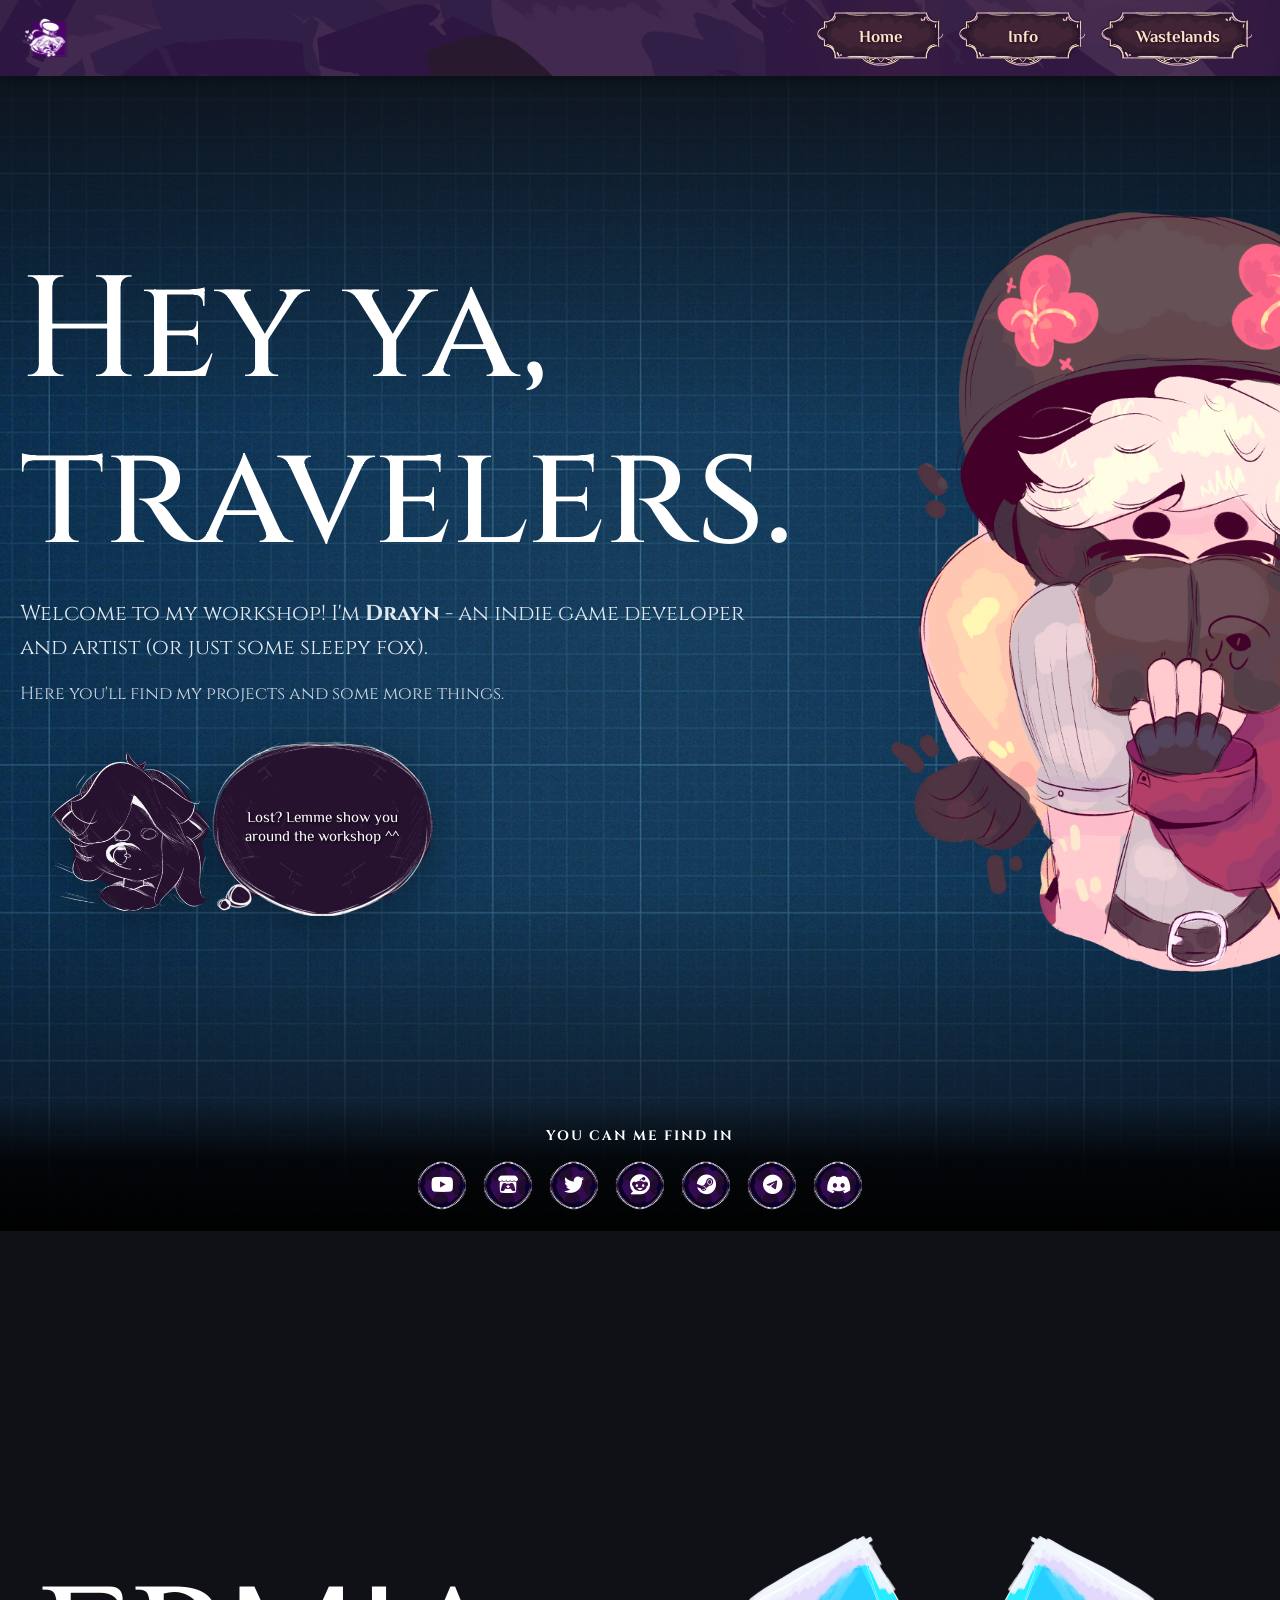
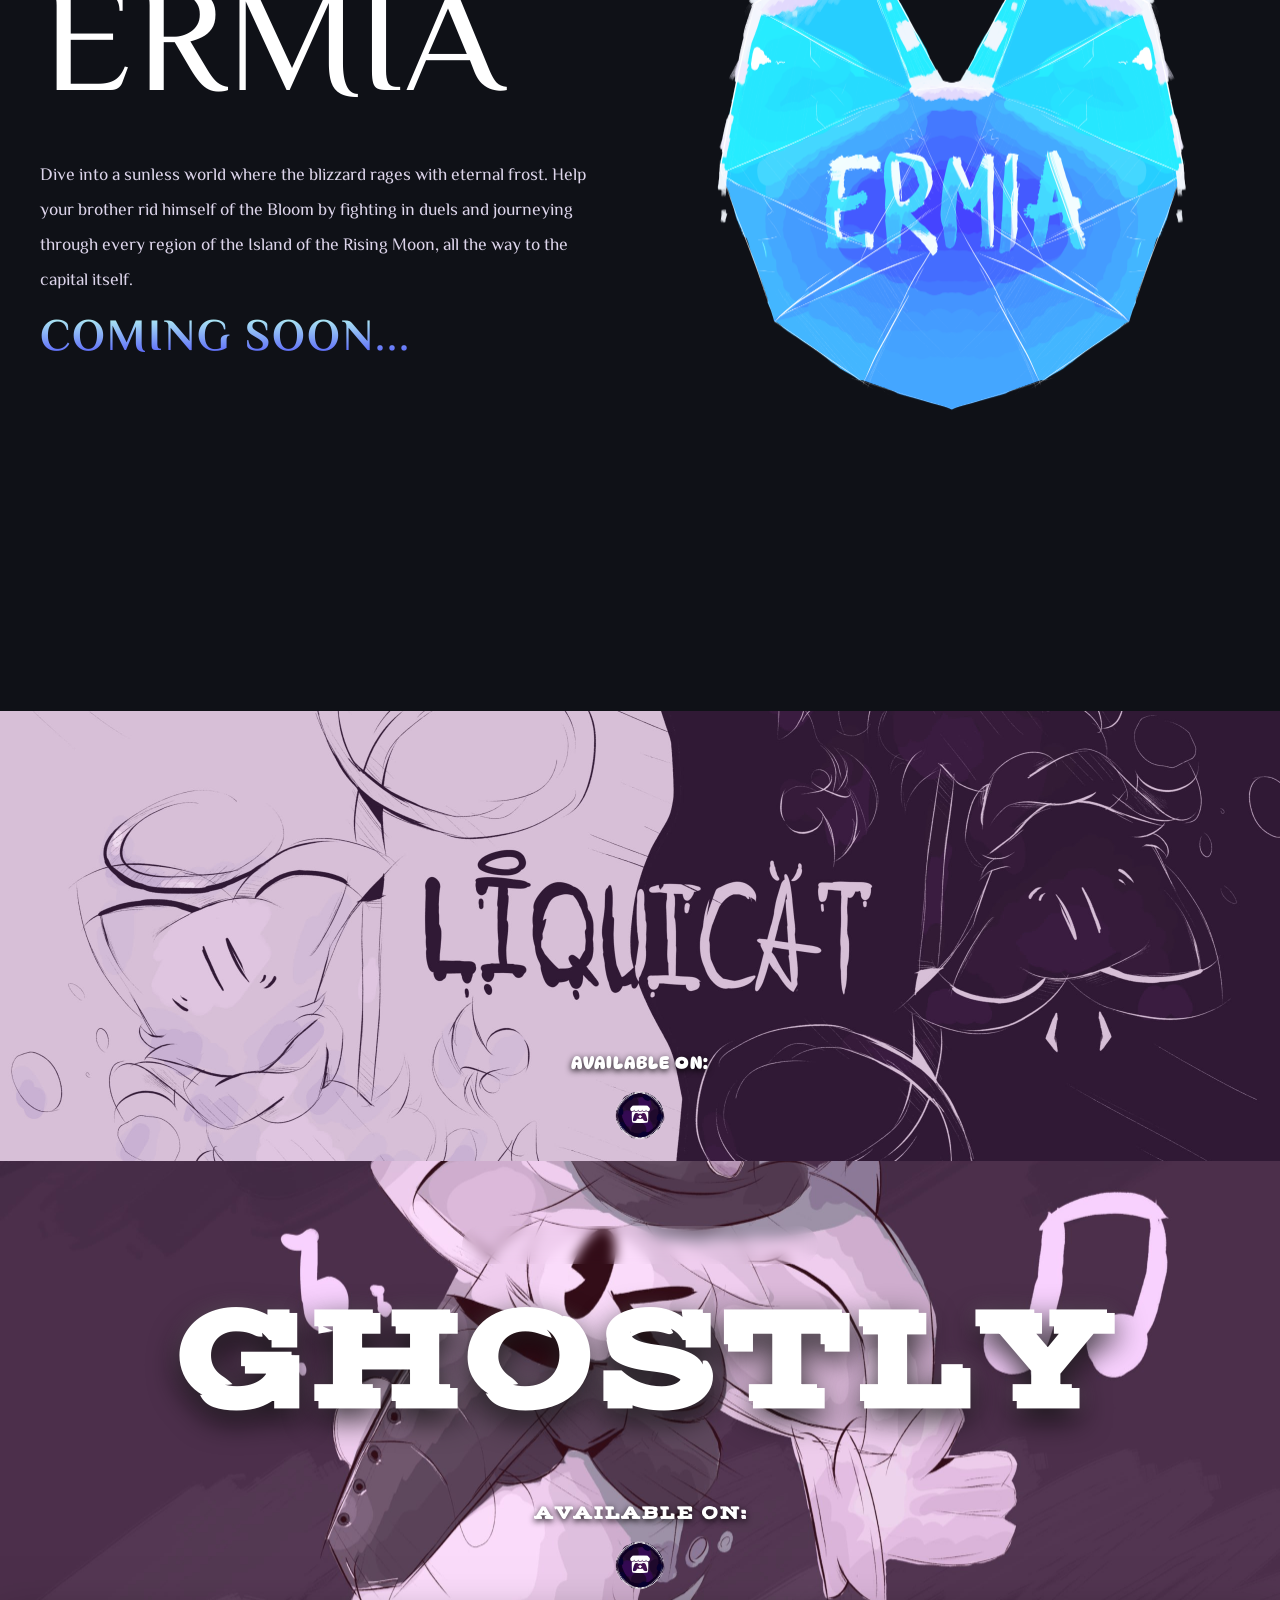
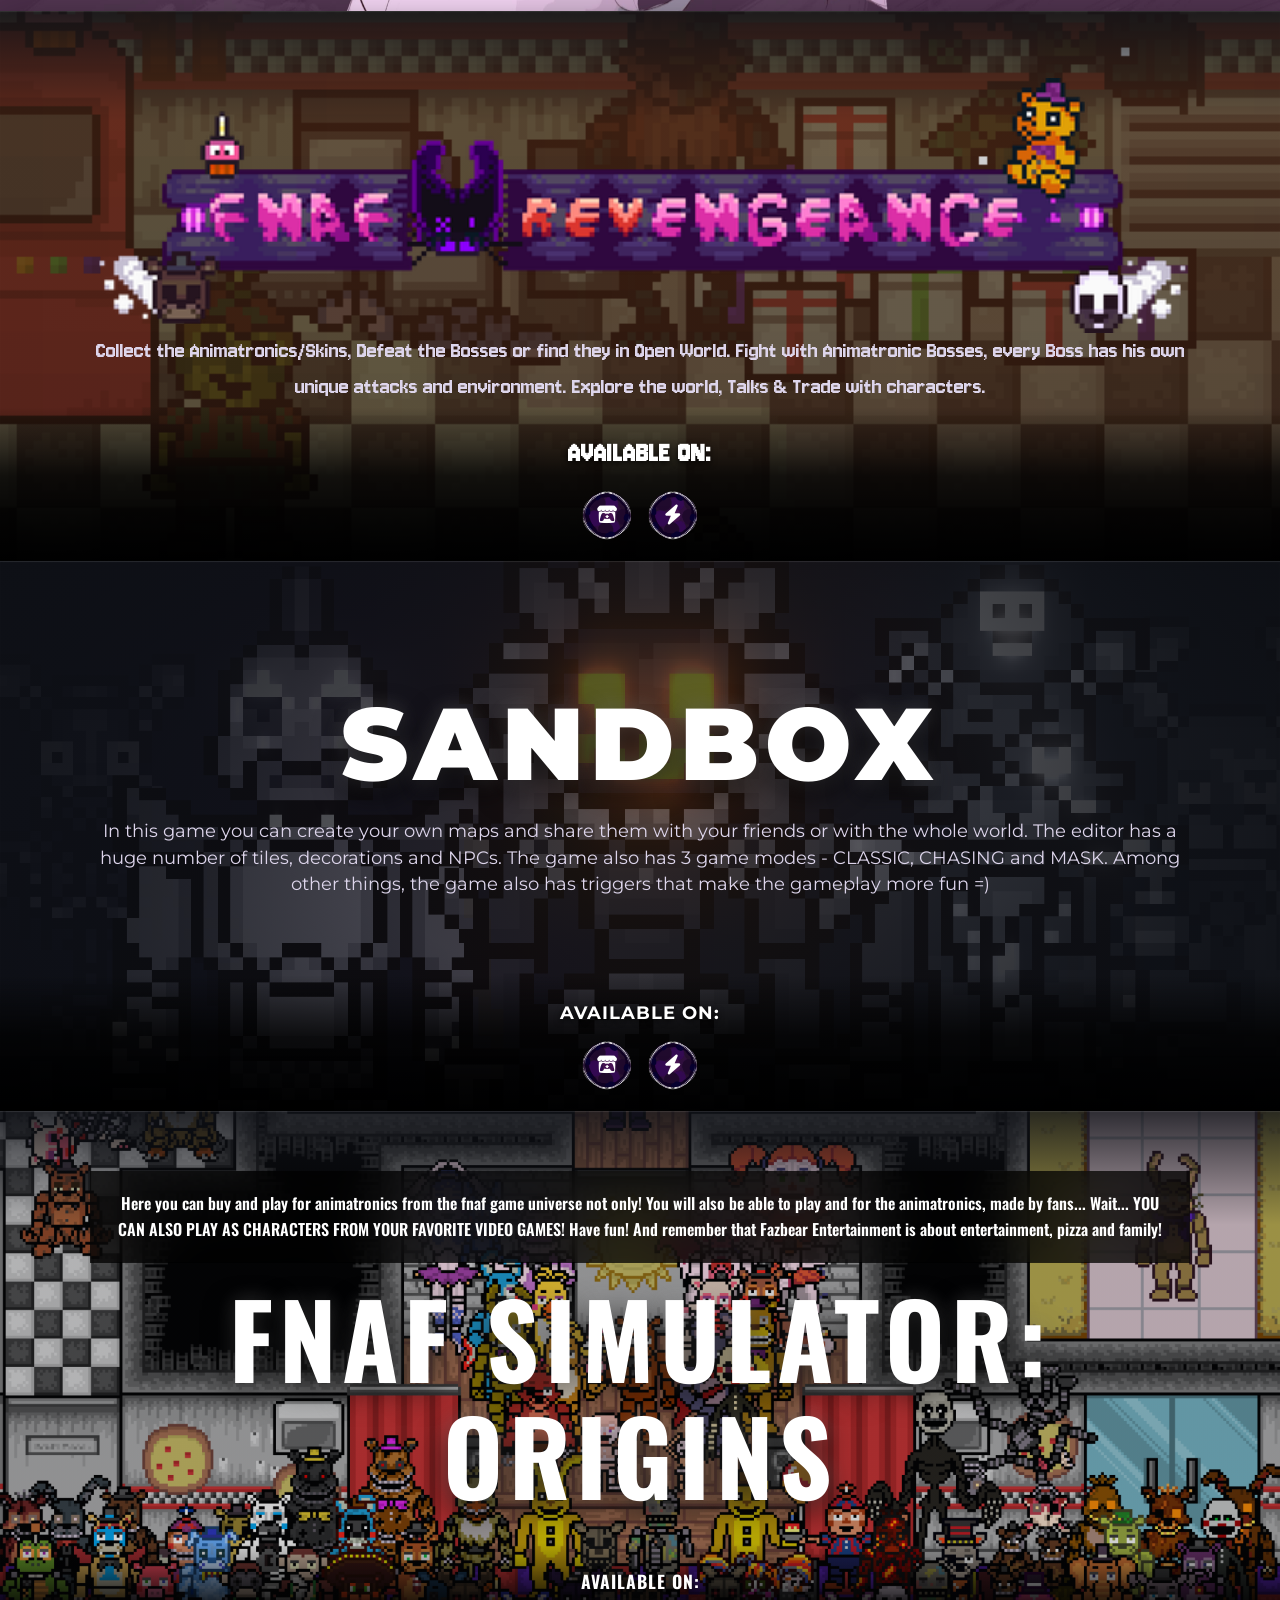
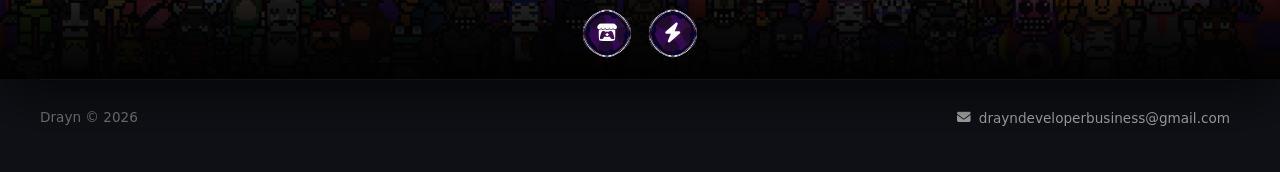
==== index.html @ 9e8c3135 "Initial commit" ====
<!DOCTYPE html>
<html lang="en">
<head>
  <meta charset="UTF-8">
  <meta name="viewport" content="width=device-width, initial-scale=1.0">
  <title>Drayn's Workshop</title>

  <link rel="icon" type="image/png" href="IMG/logoTDD.png">
  <link rel="apple-touch-icon" href="IMG/logoTDD.png">

  <link rel="stylesheet" href="https://cdnjs.cloudflare.com/ajax/libs/font-awesome/6.5.1/css/all.min.css">
  <link rel="stylesheet" href="styles.css">
</head>
<body>

  <nav class="top-nav">
    <img src="IMG/logoTDD.png" alt="Drayn's Workshop" class="nav-logo">
    <div class="top-nav-inner" id="top-nav-inner"></div>
  </nav>

  <main id="workshop-container"></main>

  <footer class="site-footer">
    <div class="site-footer-inner">
      <span class="footer-copy">Drayn © 2026</span>
      <button type="button" class="footer-email" id="footer-email" data-email="drayndeveloperbusiness@gmail.com">
        <i class="fa-solid fa-envelope"></i>
        <span class="footer-email-text">drayndeveloperbusiness@gmail.com</span>
      </button>
    </div>
  </footer>

  <script src="script.js"></script>
  <script src="nav-config.js"></script>
  <script>
    const BLOCK_SOURCES = [
      'titles/about.json',
      'titles/ermia.json',
      'titles/liquicat.json',
      'titles/ghostly.json',
      'titles/revengeance.json',
      'titles/sandbox.json',
      'titles/fso.json'
    ];

    loadWorkshopBlocks(BLOCK_SOURCES);
  </script>
</body>
</html>
---- styles.css ----
* {
  box-sizing: border-box;
  margin: 0;
  padding: 0;
}

html {
  scroll-behavior: smooth;
}

body {
  font-family: system-ui, -apple-system, sans-serif;
  color: #333;
  line-height: 1.6;
  background-color: #0f1117;
  overflow-x: hidden;
}

/*  Top nav  */

.top-nav {
  position: fixed;
  top: 0;
  left: 0;
  width: 100%;
  height: 76px;
  z-index: 1000;
  display: flex;
  align-items: center;
  justify-content: space-between;
  padding: 0 24px;
  overflow: hidden;

  background-image: url('IMG/HEADER.png');
  background-size: cover;
  background-position: center 35%;
  box-shadow: 0 2px 16px rgba(0, 0, 0, 0.4);
}

.top-nav::before {
  content: '';
  position: absolute;
  inset: 0;
  background: rgba(10, 11, 16, 0.6);
  z-index: 0;
}

.nav-logo {
  position: relative;
  z-index: 1;
  height: 40px;
  width: auto;
  object-fit: contain;
}

.top-nav-inner {
  position: relative;
  z-index: 1;
  display: flex;
  align-items: center;
  gap: 12px;
  flex-wrap: wrap;
}

.nav-btn {
  display: inline-flex;
  align-items: center;
  justify-content: center;
  gap: 8px;
  min-width: 130px;
  padding: 16px 36px;
  text-decoration: none;
  font-family: 'El Messiri', sans-serif;
  font-weight: 800;
  font-size: 1.05rem;
  white-space: nowrap;
  color: #fde3cc;
  text-shadow: 1px 1px 3px rgba(0, 0, 0, 0.75);

  background-image: url('IMG/textbox2.png');
  background-size: 100% 100%;
  background-repeat: no-repeat;
  background-position: center;
  background-color: transparent;
  border: none;
  cursor: pointer;

  transition: transform 0.2s ease, filter 0.2s ease;
}

.nav-btn:hover {
  transform: translateY(-1px) scale(1.03);
  filter: brightness(1.15);
}

.nav-btn:active {
  transform: translateY(0) scale(1);
}

.nav-btn:focus-visible {
  outline: 2px solid #fff;
  outline-offset: 3px;
}

#workshop-container {
  padding-top: 76px;
}

/*  Block shell  */

.workshop-block {
  width: 100%;
  display: flex;
  justify-content: center;
  align-items: center;
  position: relative;
  transition: all 0.3s ease;

  opacity: 0;
  transform: translateY(28px);
  transition: opacity 0.7s ease, transform 0.7s ease;
}

.workshop-block.is-visible {
  opacity: 1;
  transform: translateY(0);
}

.workshop-block.has-bg-video {
  overflow: hidden;
}


.workshop-block.has-buttons-bar .block-inner {
  padding-bottom: 90px;
}

.block-bg-video {
  position: absolute;
  inset: 0;
  width: 100%;
  height: 100%;
  object-fit: cover;
  z-index: 0;
  pointer-events: none;
}

.block-bg-overlay {
  position: absolute;
  inset: 0;
  z-index: 1;
  pointer-events: none;
}

.block-inner {
  position: relative;
  z-index: 2;
  width: 100%;
  max-width: 1200px;
  margin: 0 auto;
  display: flex;
  gap: 40px;
  align-items: center;
}

.block-content {
  flex: 1;
  display: flex;
  flex-direction: column;
}

.block-media {
  flex: 1;
  display: flex;
  justify-content: center;
  align-items: center;
}

.block-media img,
.block-media video {
  max-width: 100%;
  height: auto;
  object-fit: cover;
}

/*  Header  */

.block-header {
  display: flex;
  flex-direction: column;
}

.block-subtitle {
  display: block;
  margin-bottom: 10px;
  opacity: 0.85;
}

.block-header h2 {
  margin-bottom: 15px;
  text-wrap: balance;
}

.block-header-image {
  max-width: 100%;
  height: auto;
  display: block;
}

/*  Body text  */

.block-text {
  color: #ccc;
}

.block-text:not(:last-child) {
  margin-bottom: 14px;
}

/*  Tags / info pills  */

.tags-container {
  display: flex;
  flex-wrap: wrap;
  gap: 10px;
  margin-bottom: 16px;
}

.tag-item {
  display: inline-flex;
  align-items: center;
  justify-content: center;
  padding: 8px 18px;
  font-weight: 600;
  font-size: 0.95rem;
  line-height: 1.5;
  color: #fff;
  background: rgba(255, 255, 255, 0.08);
  border: 1px solid rgba(255, 255, 255, 0.12);
  border-radius: 999px;
  backdrop-filter: blur(6px);
  transition: transform 0.2s ease, background 0.2s ease;
}

.tag-item:hover {
  transform: translateY(-1px);
  background: rgba(255, 255, 255, 0.14);
}

.tag-item--image {
  background-color: transparent;
  background-size: 100% 100%;
  background-repeat: no-repeat;
  background-position: center;
  border: none;
  border-radius: 0;
  backdrop-filter: none;
  font-size: 1.5rem;
}

.tag-item--image:hover {
  transform: none;
}

/*  Speech bubble  */

.speech-bubble {
  position: relative;
  display: inline-block;
  width: 100%;
  max-width: 440px;
  margin: 16px 0;
  filter: drop-shadow(0 10px 24px rgba(0, 0, 0, 0.35));
}

.speech-bubble img {
  width: 100%;
  height: auto;
  display: block;
}

.speech-bubble-content {
  position: absolute;
  top: 10%;
  right: 6%;
  bottom: 12%;
  left: 50%;
  display: flex;
  align-items: center;
  justify-content: center;
  padding: 10px;
  text-align: center;
}

.speech-bubble-content p {
  margin: 0;
  color: #ffffff;
  font-size: 0.95rem;
  line-height: 1.3;
  text-shadow: 1px 1px 3px rgba(0, 0, 0, 0.8);
  font-family: 'El Messiri', sans-serif;
  word-wrap: break-word;
}

/*  Screenshot gallery  */

.gallery {
  width: 100%;
  max-width: 480px;
  margin: 18px 0;
}

.gallery-viewport {
  position: relative;
  width: 100%;
  aspect-ratio: 16 / 9;
  border-radius: 14px;
  overflow: hidden;
  background: rgba(0, 0, 0, 0.35);
  box-shadow: 0 14px 30px rgba(0, 0, 0, 0.4);
}

.gallery-image {
  width: 100%;
  height: 100%;
  object-fit: cover;
  display: block;
}

.gallery-nav {
  position: absolute;
  top: 50%;
  transform: translateY(-50%);
  width: 38px;
  height: 38px;
  display: inline-flex;
  align-items: center;
  justify-content: center;
  background: rgba(0, 0, 0, 0.5);
  color: #fff;
  border: none;
  border-radius: 50%;
  cursor: pointer;
  backdrop-filter: blur(4px);
  transition: background 0.2s ease;
}

.gallery-nav:hover {
  background: rgba(0, 0, 0, 0.75);
}

.gallery-prev { left: 10px; }
.gallery-next { right: 10px; }

.gallery-footer {
  display: flex;
  align-items: center;
  justify-content: space-between;
  margin-top: 10px;
}

.gallery-dots {
  display: flex;
  gap: 6px;
}

.gallery-dot {
  width: 8px;
  height: 8px;
  border-radius: 50%;
  border: none;
  background: rgba(255, 255, 255, 0.3);
  cursor: pointer;
  padding: 0;
  transition: background 0.2s ease, transform 0.2s ease;
}

.gallery-dot.is-active {
  background: #fff;
  transform: scale(1.2);
}

.gallery-counter {
  font-size: 0.8rem;
  color: #999;
}

/*  Buttons  */

.buttons-container {
  display: flex;
  flex-wrap: wrap;
  align-items: center;
  justify-content: center;
  gap: 14px;
}

.buttons-section {
  position: absolute;
  bottom: 0;
  left: 0;
  width: 100%;
  padding: 24px 22px 20px;
  border-radius: 0; 
  display: flex;
  flex-direction: column;
  align-items: center;
  justify-content: center;
  z-index: 10;
}


.buttons-section.has-overlay {
  background: linear-gradient(180deg, rgba(0, 0, 0, 0) 0%, rgba(0, 0, 0, 0.75) 45%, rgba(0, 0, 0, 0.95) 100%);
}

.buttons-section.no-overlay {
  background: transparent;
}

.buttons-label {
  display: block;
  margin-bottom: 12px;
  font-size: 0.85rem;
  font-weight: 700;
  letter-spacing: 1px;
  text-transform: uppercase;
  color: #ccc;
  text-align: center;
}

.btn-link {
  display: inline-flex;
  align-items: center;
  justify-content: center;
  padding: 12px 24px;
  text-decoration: none;
  font-weight: 600;
  color: #fff;
  background: rgba(255, 255, 255, 0.08);
  border: 1px solid rgba(255, 255, 255, 0.14);
  border-radius: 10px;
  backdrop-filter: blur(6px);
  transition: transform 0.2s ease, opacity 0.2s ease, background 0.2s ease, box-shadow 0.2s ease;
}

.btn-link:hover {
  transform: translateY(-2px);
  opacity: 0.95;
  background: rgba(255, 255, 255, 0.14);
  box-shadow: 0 10px 24px rgba(0, 0, 0, 0.3);
}

.btn-link:active {
  transform: translateY(0);
}

.social-btn {
  display: inline-flex;
  align-items: center;
  justify-content: center;
  width: 52px;
  height: 52px;
  background: url('IMG/bubble.png') center/contain no-repeat;
  color: #ffffff;
  font-size: 1.25rem;
  text-decoration: none;
  border: none;
  transition: transform 0.2s ease, filter 0.2s ease;
}

.social-btn:hover {
  transform: scale(1.15);
  filter: brightness(1.15);
}

.btn-icon-img {
  width: 22px;
  height: 22px;
  object-fit: contain;
}

/*  Footer  */

.site-footer {
  width: 100%;
  display: flex;
  justify-content: center;
  padding: 0 24px 40px;
}

.site-footer-inner {
  width: 100%;
  max-width: 1200px;
  display: flex;
  flex-wrap: wrap;
  align-items: center;
  justify-content: space-between;
  gap: 12px;
  padding-top: 24px;
  border-top: 1px solid rgba(255, 255, 255, 0.08);
  color: #777;
  font-size: 0.85rem;
}

.footer-email {
  display: inline-flex;
  align-items: center;
  gap: 8px;
  background: none;
  border: none;
  color: #aaa;
  font-family: inherit;
  font-size: 0.85rem;
  cursor: pointer;
  padding: 6px 10px;
  border-radius: 8px;
  transition: color 0.2s ease, background 0.2s ease;
}

.footer-email:hover {
  color: #fff;
  background: rgba(255, 255, 255, 0.06);
}

.footer-email.copied {
  color: #7cffb2;
}


a:focus-visible,
.btn-link:focus-visible,
.social-btn:focus-visible,
.footer-email:focus-visible,
.gallery-nav:focus-visible,
.gallery-dot:focus-visible {
  outline: 2px solid #fff;
  outline-offset: 3px;
}

@media (prefers-reduced-motion: reduce) {
  html {
    scroll-behavior: auto;
  }
  .workshop-block,
  .tag-item,
  .btn-link,
  .social-btn,
  .gallery-nav,
  .gallery-dot {
    transition: none !important;
    transform: none !important;
    opacity: 1 !important;
  }
}



@media (max-width: 768px) {
  .top-nav {
    height: 64px;
    padding: 0 14px;
  }
  #workshop-container {
    padding-top: 64px;
  }
  .nav-logo {
    height: 32px;
  }
  .nav-btn {
    padding: 12px 24px;
    font-size: 0.92rem;
    min-width: 110px;
  }
  .block-inner {
    flex-direction: column !important;
    text-align: center !important;
    padding-bottom: 110px;
  }
  .tags-container,
  .buttons-container {
    justify-content: center !important;
  }
  .speech-bubble {
    margin: 16px auto;
  }
  .block-media {
    order: -1;
  }
  .gallery {
    max-width: 100%;
  }
  .site-footer-inner {
    justify-content: center;
    text-align: center;
  }
}
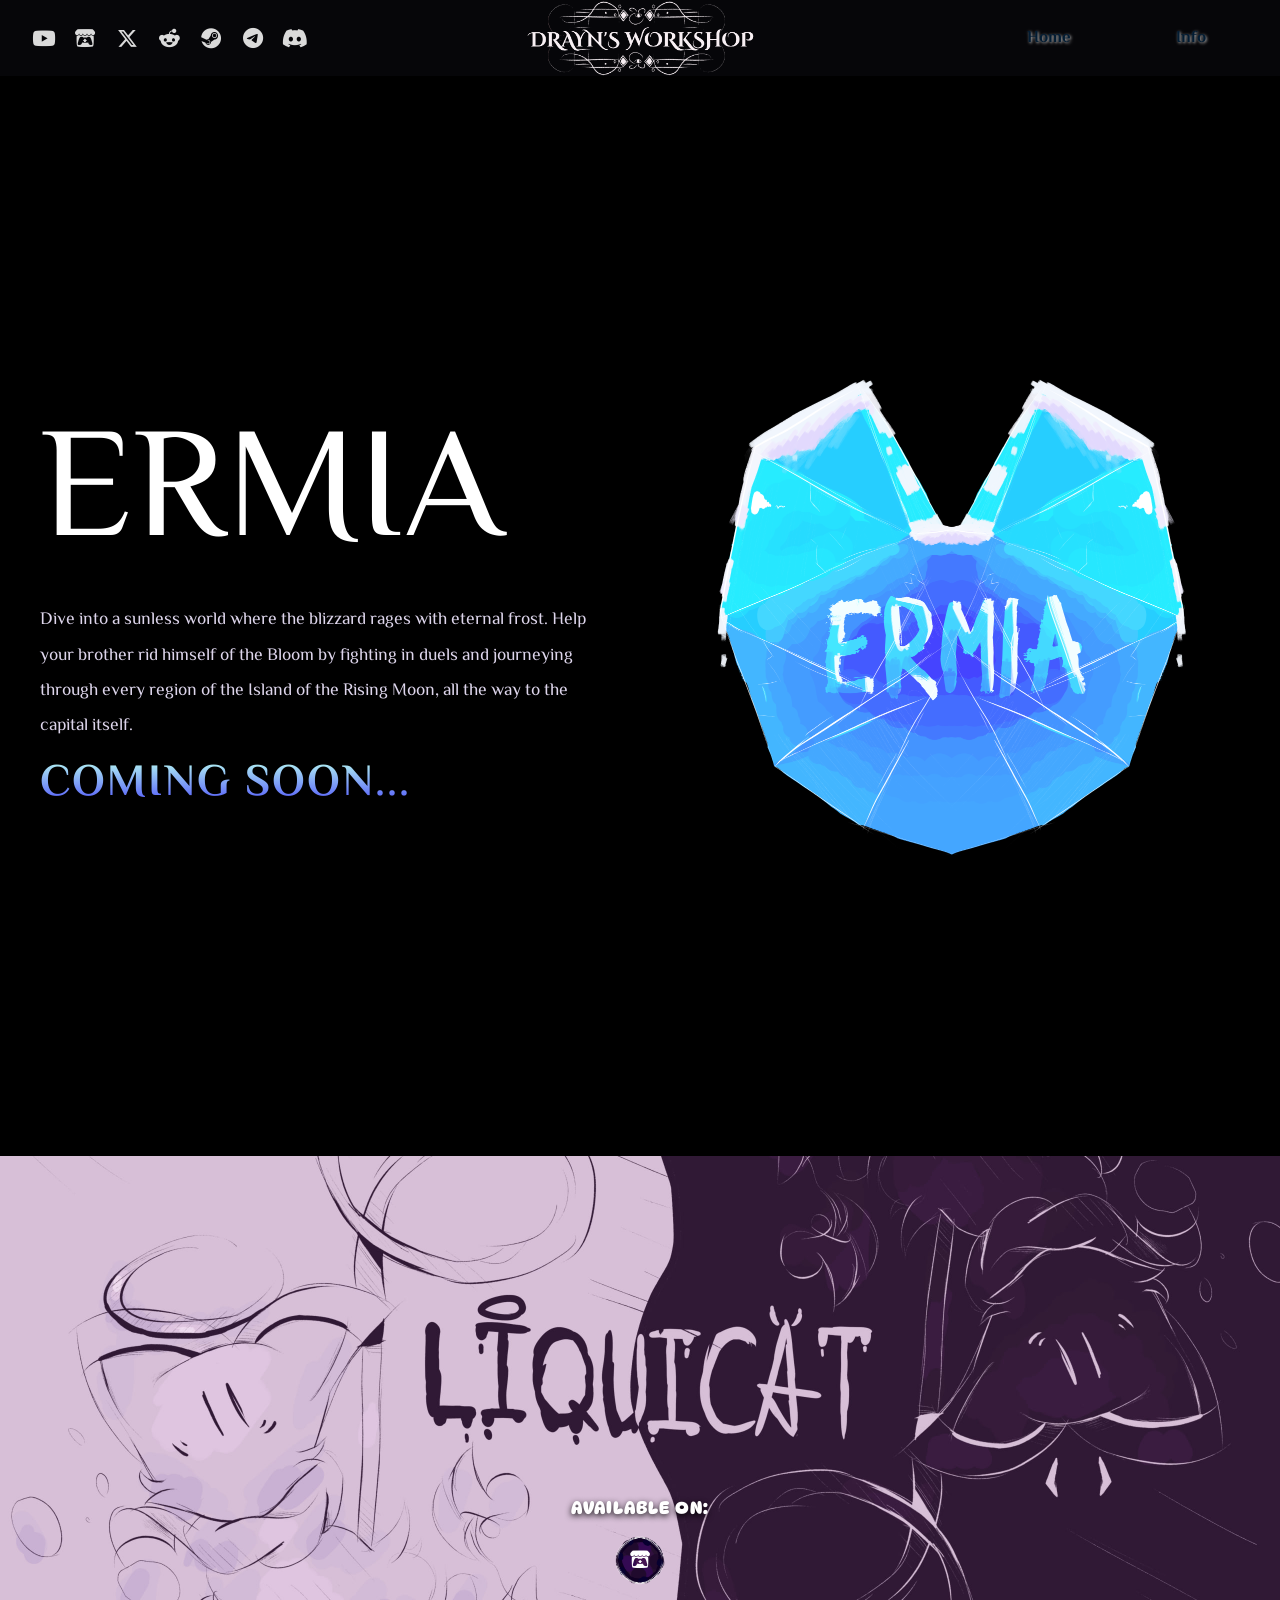
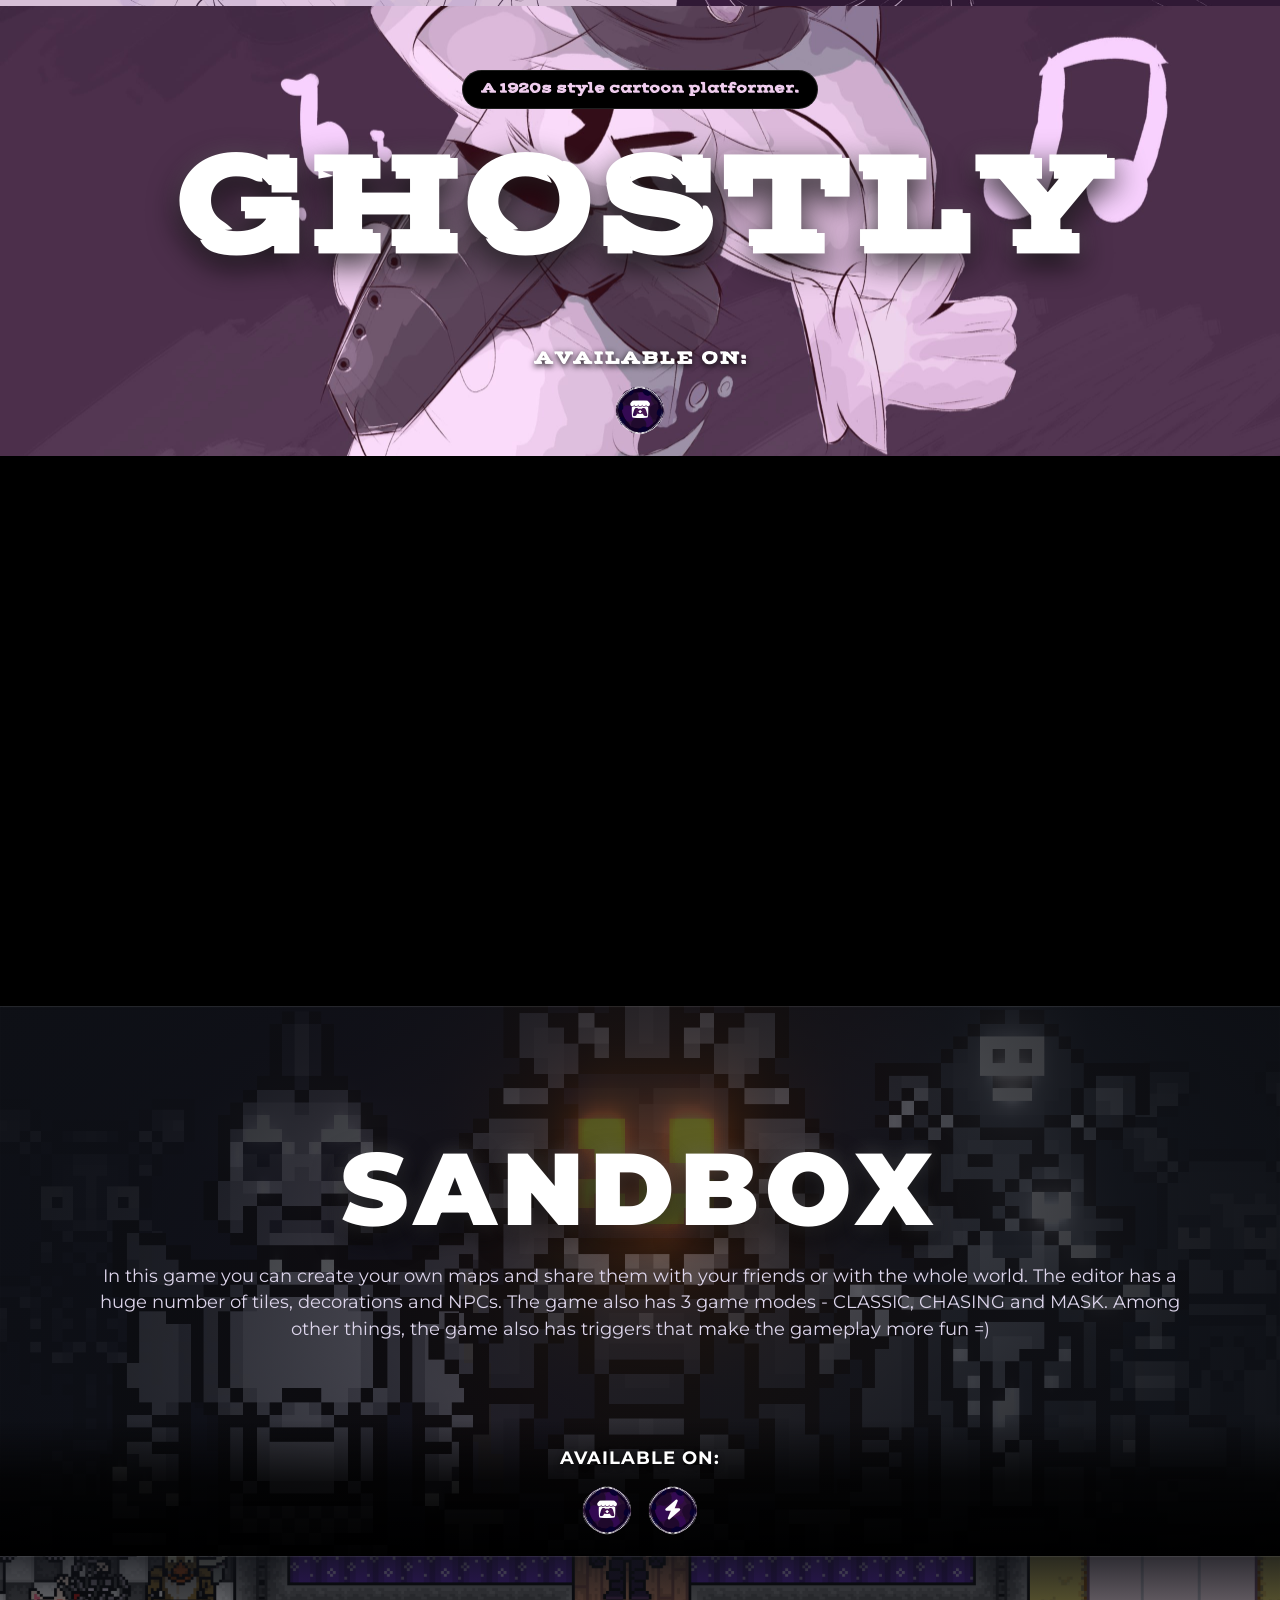
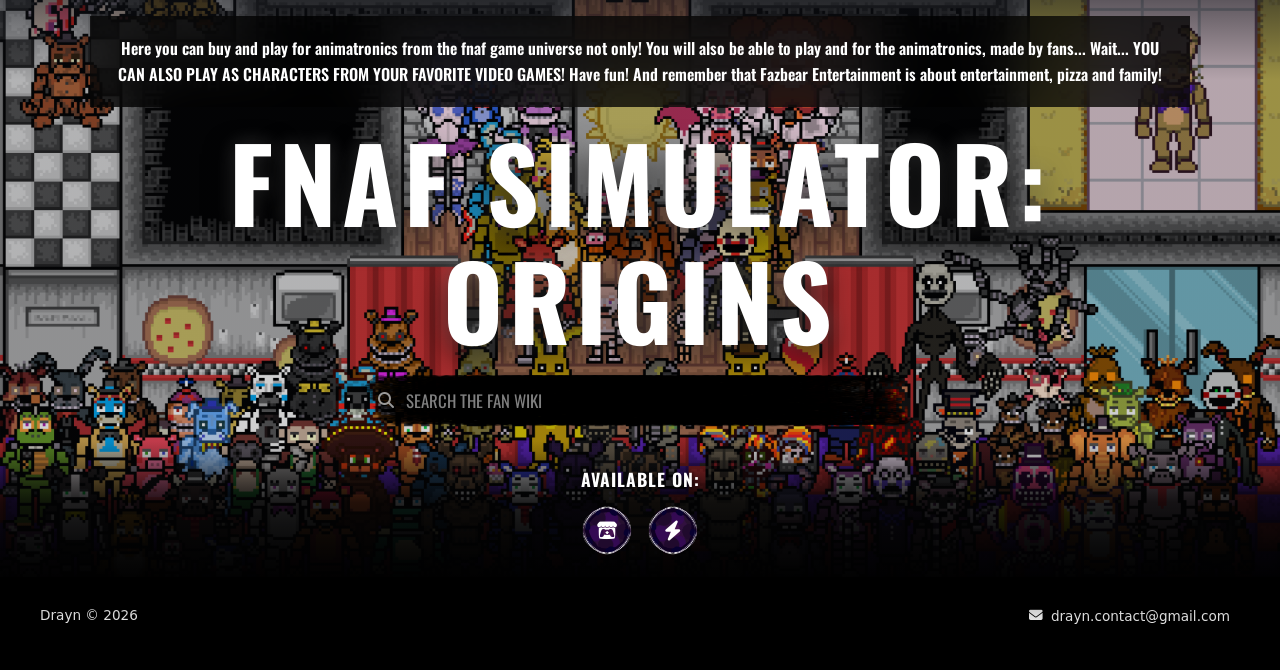
==== commit 041c3c92: "2.0" ====
--- a/index.html
+++ b/index.html
@@ -14,7 +14,7 @@
 <body>
 
   <nav class="top-nav">
-    <img src="IMG/logoTDD.png" alt="Drayn's Workshop" class="nav-logo">
+    <img src="IMG/WorkshopTITLE.png" alt="Drayn's Workshop" class="nav-logo">
     <div class="top-nav-inner" id="top-nav-inner"></div>
   </nav>
 
@@ -23,18 +23,18 @@
   <footer class="site-footer">
     <div class="site-footer-inner">
       <span class="footer-copy">Drayn © 2026</span>
-      <button type="button" class="footer-email" id="footer-email" data-email="drayndeveloperbusiness@gmail.com">
+      <button type="button" class="footer-email" id="footer-email" data-email="drayn.contact@gmail.com">
         <i class="fa-solid fa-envelope"></i>
-        <span class="footer-email-text">drayndeveloperbusiness@gmail.com</span>
+        <span class="footer-email-text">drayn.contact@gmail.com</span>
       </button>
     </div>
   </footer>
 
+  <script src="wiki-search.js"></script>
   <script src="script.js"></script>
   <script src="nav-config.js"></script>
   <script>
     const BLOCK_SOURCES = [
-      'titles/about.json',
       'titles/ermia.json',
       'titles/liquicat.json',
       'titles/ghostly.json',
--- a/styles.css
+++ b/styles.css
@@ -1,3 +1,4 @@
+/*  Hello, my dearest no life reader ~3~ */
 * {
   box-sizing: border-box;
   margin: 0;
@@ -6,37 +7,40 @@
 
 html {
   scroll-behavior: smooth;
+  -webkit-text-size-adjust: 100%;
+}
+
+:root {
+  --nav-h: 76px;
 }
 
 body {
   font-family: system-ui, -apple-system, sans-serif;
-  color: #333;
+  color: #FFFFFF;
   line-height: 1.6;
-  background-color: #0f1117;
+  background-color: #000000;
   overflow-x: hidden;
 }
 
-/*  Top nav  */
+/*  Top nav */
 
 .top-nav {
   position: fixed;
   top: 0;
   left: 0;
   width: 100%;
-  height: 76px;
+  height: var(--nav-h);
   z-index: 1000;
   display: flex;
   align-items: center;
-  justify-content: space-between;
+  justify-content: flex-end;
   padding: 0 24px;
   overflow: hidden;
-
-  background-image: url('IMG/HEADER.png');
+  background-color: rgba(0, 0, 0, 1.0);
   background-size: cover;
   background-position: center 35%;
-  box-shadow: 0 2px 16px rgba(0, 0, 0, 0.4);
-}
-
+  box-shadow: 0 2px 44px rgba(0, 0, 0, 1.0);
+}
 .top-nav::before {
   content: '';
   position: absolute;
@@ -46,9 +50,11 @@
 }
 
 .nav-logo {
-  position: relative;
+  position: absolute;
+  left: 50%;
+  transform: translateX(-50%);
   z-index: 1;
-  height: 40px;
+  height: 88px;
   width: auto;
   object-fit: contain;
 }
@@ -77,20 +83,21 @@
   color: #fde3cc;
   text-shadow: 1px 1px 3px rgba(0, 0, 0, 0.75);
 
-  background-image: url('IMG/textbox2.png');
-  background-size: 100% 100%;
+  background-image: url('IMG/textbox.png');
+  background-size: 100% 70%;
   background-repeat: no-repeat;
   background-position: center;
   background-color: transparent;
   border: none;
   cursor: pointer;
 
+  filter: invert(1);
   transition: transform 0.2s ease, filter 0.2s ease;
 }
 
 .nav-btn:hover {
   transform: translateY(-1px) scale(1.03);
-  filter: brightness(1.15);
+  filter: invert(1) brightness(1.15);
 }
 
 .nav-btn:active {
@@ -103,7 +110,44 @@
 }
 
 #workshop-container {
-  padding-top: 76px;
+  padding-top: var(--nav-h);
+}
+
+/*  Nav socials (no one will press this buttons)  */
+
+.nav-socials {
+  position: relative;
+  z-index: 1;
+  display: flex;
+  align-items: center;
+  gap: 4px;
+  margin-right: auto;
+}
+
+.nav-social {
+  display: inline-flex;
+  align-items: center;
+  justify-content: center;
+  width: 38px;
+  height: 38px;
+  color: #ffffff;
+  background: none;
+  border: none;
+  font-size: 1.3rem;
+  text-decoration: none;
+  opacity: 0.85;
+  transition: transform 0.2s ease, opacity 0.2s ease;
+}
+
+.nav-social:hover {
+  opacity: 1;
+  transform: translateY(-1px) scale(1.15);
+}
+
+.nav-social:focus-visible {
+  outline: 2px solid #fff;
+  outline-offset: 2px;
+  border-radius: 6px;
 }
 
 /*  Block shell  */
@@ -207,7 +251,7 @@
   display: block;
 }
 
-/*  Body text  */
+/*  Something i guess  */
 
 .block-text {
   color: #ccc;
@@ -216,8 +260,6 @@
 .block-text:not(:last-child) {
   margin-bottom: 14px;
 }
-
-/*  Tags / info pills  */
 
 .tags-container {
   display: flex;
@@ -235,6 +277,8 @@
   font-size: 0.95rem;
   line-height: 1.5;
   color: #fff;
+
+
   background: rgba(255, 255, 255, 0.08);
   border: 1px solid rgba(255, 255, 255, 0.12);
   border-radius: 999px;
@@ -262,7 +306,7 @@
   transform: none;
 }
 
-/*  Speech bubble  */
+/*  Speech   */
 
 .speech-bubble {
   position: relative;
@@ -302,7 +346,7 @@
   word-wrap: break-word;
 }
 
-/*  Screenshot gallery  */
+/*  Screenshots  */
 
 .gallery {
   width: 100%;
@@ -385,7 +429,7 @@
   color: #999;
 }
 
-/*  Buttons  */
+/*  Some Buttons i think  */
 
 .buttons-container {
   display: flex;
@@ -480,7 +524,7 @@
   object-fit: contain;
 }
 
-/*  Footer  */
+/*  Footer ~3~ */
 
 .site-footer {
   width: 100%;
@@ -498,8 +542,8 @@
   justify-content: space-between;
   gap: 12px;
   padding-top: 24px;
-  border-top: 1px solid rgba(255, 255, 255, 0.08);
-  color: #777;
+  border-top: 1px solid rgba(0, 0, 0, 0.00);
+  color: #FFFFFF;
   font-size: 0.85rem;
 }
 
@@ -509,90 +553,399 @@
   gap: 8px;
   background: none;
   border: none;
-  color: #aaa;
+  color: #FFFFFF;
   font-family: inherit;
   font-size: 0.85rem;
   cursor: pointer;
   padding: 6px 10px;
-  border-radius: 8px;
-  transition: color 0.2s ease, background 0.2s ease;
+  border-radius: 88px;
+  transition: color 0.4s ease, background 0.2s ease;
 }
 
 .footer-email:hover {
+  color: #000000;
+  background: rgba(255, 255, 255, 1.00);
+}
+
+.footer-email.copied {
+  color: #000000;
+}
+
+
+/*  Wiki ~w~  */
+
+.wiki-search {
+  width: 100%;
+  max-width: 560px;
+  margin: 0 auto;
+  text-align: left;
+}
+
+.wiki-search-box {
+  position: relative;
+  display: flex;
+  align-items: center;
+}
+
+.wiki-search-icon {
+  position: absolute;
+  left: 18px;
+  color: rgba(255, 255, 255, 0.6);
+  pointer-events: none;
+  transition: color 0.2s ease;
+}
+
+.wiki-search-input {
+  width: 100%;
+  padding: 14px 20px 14px 46px;
+  font-family: inherit;
+  font-size: 1.05rem;
+  color: #ffffff;
+  background-image: url('IMG/Textbox.png');
+  background-size: 100% 100%;
+  background-repeat: no-repeat;
+  background-position: center;
+  background-color: transparent;
+  border: none;
+  border-radius: 999px;
+  outline: none;
+  transition: opacity 0.2s ease;
+}
+
+.wiki-search-input::placeholder {
+  color: rgba(255, 255, 255, 0.5);
+  transition: color 0.2s ease;
+}
+
+.wiki-search-input:hover,
+.wiki-search-input:focus {
+  border: none;
+  outline: none;
+}
+
+.wiki-search-results {
+  list-style: none;
+  margin-top: 6px;
+  max-height: 320px;
+  overflow-y: auto;
+  background: #000000;
+  border: none;
+  border-radius: 16px;
+}
+
+.wiki-search-results[hidden] {
+  display: none;
+}
+
+.wiki-search-results li a {
+  display: block;
+  padding: 11px 18px;
   color: #fff;
-  background: rgba(255, 255, 255, 0.06);
-}
-
-.footer-email.copied {
-  color: #7cffb2;
-}
-
-
-a:focus-visible,
-.btn-link:focus-visible,
-.social-btn:focus-visible,
-.footer-email:focus-visible,
-.gallery-nav:focus-visible,
-.gallery-dot:focus-visible {
-  outline: 2px solid #fff;
-  outline-offset: 3px;
-}
-
-@media (prefers-reduced-motion: reduce) {
-  html {
-    scroll-behavior: auto;
-  }
-  .workshop-block,
-  .tag-item,
-  .btn-link,
-  .social-btn,
-  .gallery-nav,
-  .gallery-dot {
-    transition: none !important;
-    transform: none !important;
-    opacity: 1 !important;
-  }
-}
-
-
+  text-decoration: none;
+  transition: background 0.15s ease;
+}
+
+.wiki-search-results li a:hover,
+.wiki-search-results li.is-active a {
+  background: rgba(255, 255, 255, 0.16);
+}
+
+.wiki-search-results li.wiki-search-all a {
+  font-size: 0.85rem;
+  color: #ccc;
+  border-top: 1px solid rgba(255, 255, 255, 0.12);
+}
+
+.wiki-search-msg {
+  padding: 11px 18px;
+  color: #ccc;
+}
+
+.wiki-search-input:focus-visible {
+  outline: none;
+}
+
+
+/*  Info  (I'm so tired of dis..)*/
+
+body.page-info {
+  min-height: 100vh;
+  min-height: 100dvh;
+  display: flex;
+  flex-direction: column;
+}
+
+body.page-info::before {
+  content: '';
+  position: fixed;
+  inset: 0;
+  z-index: -1;
+  background:
+    linear-gradient(to bottom, #000 0%, rgba(0, 0, 0, 0) 30%, rgba(0, 0, 0, 0) 70%, #000 100%),
+    url('IMG/HEADER.png') center / cover no-repeat;
+  pointer-events: none;
+}
+
+.info-page {
+  flex: 1;
+  display: flex;
+  align-items: center;
+  justify-content: center;
+  padding: calc(var(--nav-h) + 40px) 24px 40px;
+}
+
+.info-card {
+  width: 100%;
+  max-width: 620px;
+  font-family: 'El Messiri', system-ui, -apple-system, sans-serif;
+  text-shadow: 0 2px 6px rgba(0, 0, 0, 0.95), 0 0 14px rgba(0, 0, 0, 0.8);
+  animation: info-in 0.7s ease both;
+}
+
+@keyframes info-in {
+  from { opacity: 0; transform: translateY(28px); }
+  to   { opacity: 1; transform: translateY(0); }
+}
+
+.info-card h1 {
+  margin-bottom: 18px;
+  font-size: clamp(2.2rem, 6vw, 3.4rem);
+  font-weight: 700;
+  line-height: 1.15;
+  color: #ffffff;
+  text-wrap: balance;
+}
+
+.info-card p {
+  margin-bottom: 16px;
+  font-size: 1.1rem;
+  font-weight: 500;
+  color: #e6e6e6;
+  line-height: 1.6;
+}
+
+.info-socials {
+  display: flex;
+  flex-wrap: wrap;
+  gap: 14px;
+  margin-top: 28px;
+}
+
+
+@media (max-width: 1024px) {
+  :root {
+    --nav-h: 100px;
+  }
+
+  .top-nav {
+    flex-wrap: wrap;
+    align-content: center;
+    justify-content: space-between;
+    row-gap: 4px;
+    padding: 6px 12px;
+  }
+
+  .nav-logo {
+    position: static;
+    transform: none;
+    order: 1;
+    display: block;
+    flex: 0 0 100%;
+    width: 100%;
+    height: 44px;
+    object-fit: contain;
+  }
+
+  .nav-socials {
+    order: 2;
+    gap: 0;
+    margin-right: 0;
+  }
+
+  .nav-social {
+    width: 34px;
+    height: 40px;
+    font-size: 1.15rem;
+  }
+
+  .top-nav-inner {
+    order: 3;
+    flex-wrap: nowrap;
+    gap: 6px;
+    margin-left: auto;
+  }
+
+  .nav-btn {
+    min-width: 0;
+    height: 40px;
+    padding: 0 16px;
+    font-size: 0.9rem;
+  }
+}
 
 @media (max-width: 768px) {
-  .top-nav {
-    height: 64px;
-    padding: 0 14px;
-  }
-  #workshop-container {
-    padding-top: 64px;
-  }
-  .nav-logo {
-    height: 32px;
-  }
-  .nav-btn {
-    padding: 12px 24px;
-    font-size: 0.92rem;
-    min-width: 110px;
-  }
+  .workshop-block {
+    padding: 48px 16px !important;
+    background-attachment: scroll !important;
+  }
+
   .block-inner {
     flex-direction: column !important;
-    text-align: center !important;
-    padding-bottom: 110px;
-  }
-  .tags-container,
+    align-items: stretch !important;
+    gap: 24px !important;
+  }
+
+  .block-content,
+  .block-media {
+    flex: none;
+    width: 100%;
+    min-width: 0;
+  }
+
+  .block-media img,
+  .block-media video {
+    max-width: 100% !important;
+    height: auto !important;
+  }
+
+  .block-header h2 {
+    font-size: clamp(1.9rem, 9vw, 2.8rem) !important;
+    overflow-wrap: anywhere;
+  }
+
+  .block-header-image {
+    max-width: 100% !important;
+    height: auto !important;
+  }
+
+  .block-text {
+    overflow-wrap: break-word;
+  }
+
+  .workshop-block.has-buttons-bar {
+    flex-direction: column !important;
+    padding-bottom: 0 !important;
+  }
+
+  .workshop-block.has-buttons-bar .block-inner {
+    padding-bottom: 0;
+  }
+
+  .buttons-section {
+    position: relative;
+    margin-top: 24px;
+    padding: 20px 8px 24px;
+  }
+
   .buttons-container {
-    justify-content: center !important;
-  }
-  .speech-bubble {
-    margin: 16px auto;
-  }
-  .block-media {
-    order: -1;
-  }
+    gap: 10px;
+  }
+
+  .btn-link {
+    min-height: 44px;
+    padding: 10px 18px;
+  }
+
+  .tags-container {
+    gap: 8px;
+  }
+
+  .tag-item {
+    padding: 6px 14px;
+    font-size: 0.85rem;
+  }
+
+  .tag-item--image {
+    font-size: 1.1rem;
+  }
+
   .gallery {
     max-width: 100%;
   }
+
+  .gallery-nav {
+    width: 44px;
+    height: 44px;
+  }
+
+  .gallery-dot {
+    width: 10px;
+    height: 10px;
+  }
+
+  .speech-bubble {
+    max-width: 100%;
+  }
+
+  .wiki-search {
+    max-width: 100%;
+  }
+
+  .wiki-search-input {
+    font-size: 16px; 
+  }
+
+  .wiki-search-results li a {
+    padding: 14px 18px;
+  }
+
+  .info-page {
+    align-items: flex-start;
+    padding: calc(var(--nav-h) + 28px) 16px 32px;
+  }
+
+  .site-footer {
+    padding: 0 16px 28px;
+  }
+
   .site-footer-inner {
+    flex-direction: column;
     justify-content: center;
     text-align: center;
-  }
-}
-
+    gap: 8px;
+  }
+
+  .footer-email {
+    min-height: 40px;
+  }
+}
+
+@media (max-width: 560px) {
+  :root {
+    --nav-h: 88px;
+  }
+
+  .nav-logo {
+    height: 36px;
+  }
+
+  .nav-social {
+    width: 29px;
+    height: 36px;
+    font-size: 1rem;
+  }
+
+  .top-nav-inner {
+    gap: 4px;
+  }
+
+  .nav-btn {
+    height: 36px;
+    padding: 0 10px;
+    font-size: 0.8rem;
+    gap: 6px;
+  }
+}
+
+@media (prefers-reduced-motion: reduce) {
+  html { scroll-behavior: auto; }
+
+  .workshop-block {
+    opacity: 1;
+    transform: none;
+    transition: none;
+  }
+
+  .info-card { animation: none; }
+}
+/*  Touch some grass pls */
